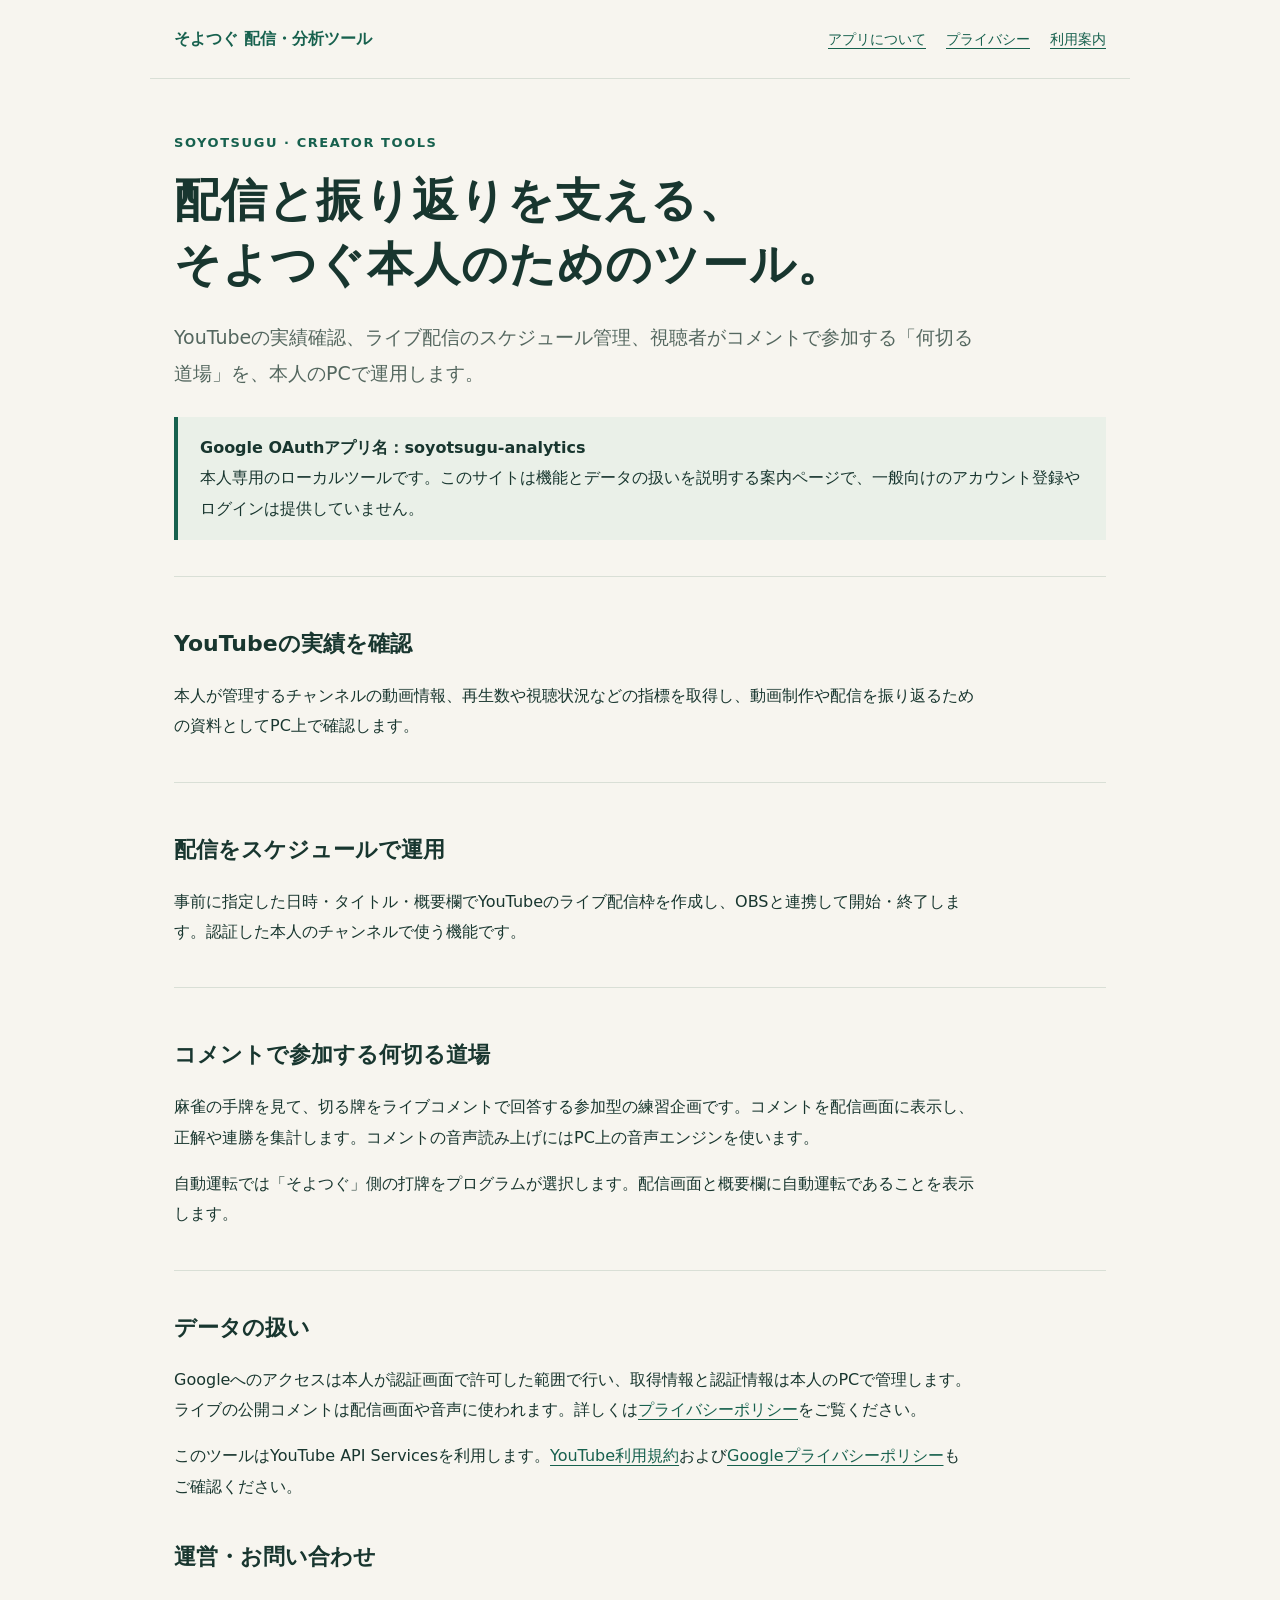
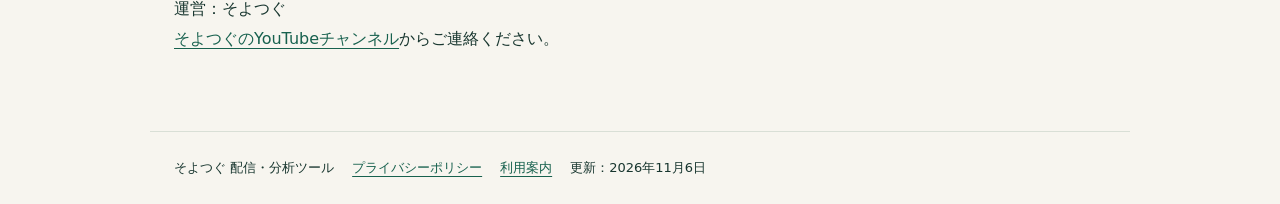
==== index.html @ 09e2b84d "Publish creator tool information and privacy pages" ====
<!doctype html><html lang="ja"><head><meta charset="utf-8"><link rel="icon" href="data:,"><meta name="viewport" content="width=device-width,initial-scale=1"><title>そよつぐ 配信・分析ツール｜soyotsugu-analytics</title><meta name="description" content="そよつぐ本人が使用するYouTube分析・配信管理ツールと何切る道場の案内。Google APIで扱うデータとプライバシーポリシーを掲載しています。"><link rel="stylesheet" href="style.css"></head><body>
<header><a href="./">そよつぐ 配信・分析ツール</a><nav aria-label="メイン"><a href="./" aria-current="page">アプリについて</a><a href="privacy.html">プライバシー</a><a href="terms.html">利用案内</a></nav></header>
<main><div class="eyebrow">SOYOTSUGU · CREATOR TOOLS</div><h1>配信と振り返りを支える、<br>そよつぐ本人のためのツール。</h1><p class="lead">YouTubeの実績確認、ライブ配信のスケジュール管理、視聴者がコメントで参加する「何切る道場」を、本人のPCで運用します。</p><div class="note"><strong>Google OAuthアプリ名：soyotsugu-analytics</strong><br>本人専用のローカルツールです。このサイトは機能とデータの扱いを説明する案内ページで、一般向けのアカウント登録やログインは提供していません。</div>
<div class="list"><section><h2>YouTubeの実績を確認</h2><p>本人が管理するチャンネルの動画情報、再生数や視聴状況などの指標を取得し、動画制作や配信を振り返るための資料としてPC上で確認します。</p></section><section><h2>配信をスケジュールで運用</h2><p>事前に指定した日時・タイトル・概要欄でYouTubeのライブ配信枠を作成し、OBSと連携して開始・終了します。認証した本人のチャンネルで使う機能です。</p></section><section><h2>コメントで参加する何切る道場</h2><p>麻雀の手牌を見て、切る牌をライブコメントで回答する参加型の練習企画です。コメントを配信画面に表示し、正解や連勝を集計します。コメントの音声読み上げにはPC上の音声エンジンを使います。</p><p>自動運転では「そよつぐ」側の打牌をプログラムが選択します。配信画面と概要欄に自動運転であることを表示します。</p></section></div>
<h2>データの扱い</h2><p>Googleへのアクセスは本人が認証画面で許可した範囲で行い、取得情報と認証情報は本人のPCで管理します。ライブの公開コメントは配信画面や音声に使われます。詳しくは<a href="privacy.html">プライバシーポリシー</a>をご覧ください。</p><p>このツールはYouTube API Servicesを利用します。<a href="https://www.youtube.com/t/terms">YouTube利用規約</a>および<a href="https://policies.google.com/privacy">Googleプライバシーポリシー</a>もご確認ください。</p>
<h2>運営・お問い合わせ</h2><p>運営：そよつぐ<br><a href="https://www.youtube.com/@soyotsugu">そよつぐのYouTubeチャンネル</a>からご連絡ください。</p></main><footer><span>そよつぐ 配信・分析ツール</span><a href="privacy.html">プライバシーポリシー</a><a href="terms.html">利用案内</a><span>更新：2026年11月6日</span></footer></body></html>
---- style.css ----
:root{color-scheme:light;--ink:#18362f;--muted:#54675f;--paper:#f7f5ef;--line:#d9dfd6;--green:#17614e}*{box-sizing:border-box}body{margin:0;background:var(--paper);color:var(--ink);font:16px/1.9 system-ui,-apple-system,"Segoe UI",sans-serif}header,main,footer{max-width:980px;margin:auto;padding:24px}header{display:flex;align-items:center;justify-content:space-between;gap:22px;border-bottom:1px solid var(--line)}header>a{font-weight:800;text-decoration:none}nav{display:flex;gap:20px;flex-wrap:wrap;font-size:14px}a{color:var(--green);text-underline-offset:4px}main{padding-top:52px;padding-bottom:60px}h1{font-size:clamp(27px,5vw,46px);line-height:1.4;letter-spacing:.025em;margin:12px 0 22px}h2{font-size:22px;margin:34px 0 12px}h3{font-size:18px}p,li{max-width:800px}.eyebrow{font-weight:700;font-size:13px;letter-spacing:.12em;color:var(--green)}.lead{font-size:19px;color:var(--muted)}.note{border-left:4px solid var(--green);padding:16px 22px;background:#eaf0e8;margin:26px 0}.list{border-top:1px solid var(--line);margin:36px 0}.list>section{padding:12px 0 24px;border-bottom:1px solid var(--line)}small,.muted{color:var(--muted)}footer{border-top:1px solid var(--line);font-size:13px;display:flex;gap:18px;flex-wrap:wrap}ul{padding-left:24px}code{background:#e9ece6;padding:2px 5px;overflow-wrap:anywhere}table{width:100%;border-collapse:collapse}td,th{text-align:left;vertical-align:top;border-bottom:1px solid var(--line);padding:12px}th{width:28%}@media(max-width:600px){header{display:block}nav{margin-top:12px;gap:12px}main{padding-top:30px}.lead{font-size:17px}table,tbody,tr,td,th{display:block}th{width:auto;border:0;padding-bottom:0}td{padding-top:4px}}
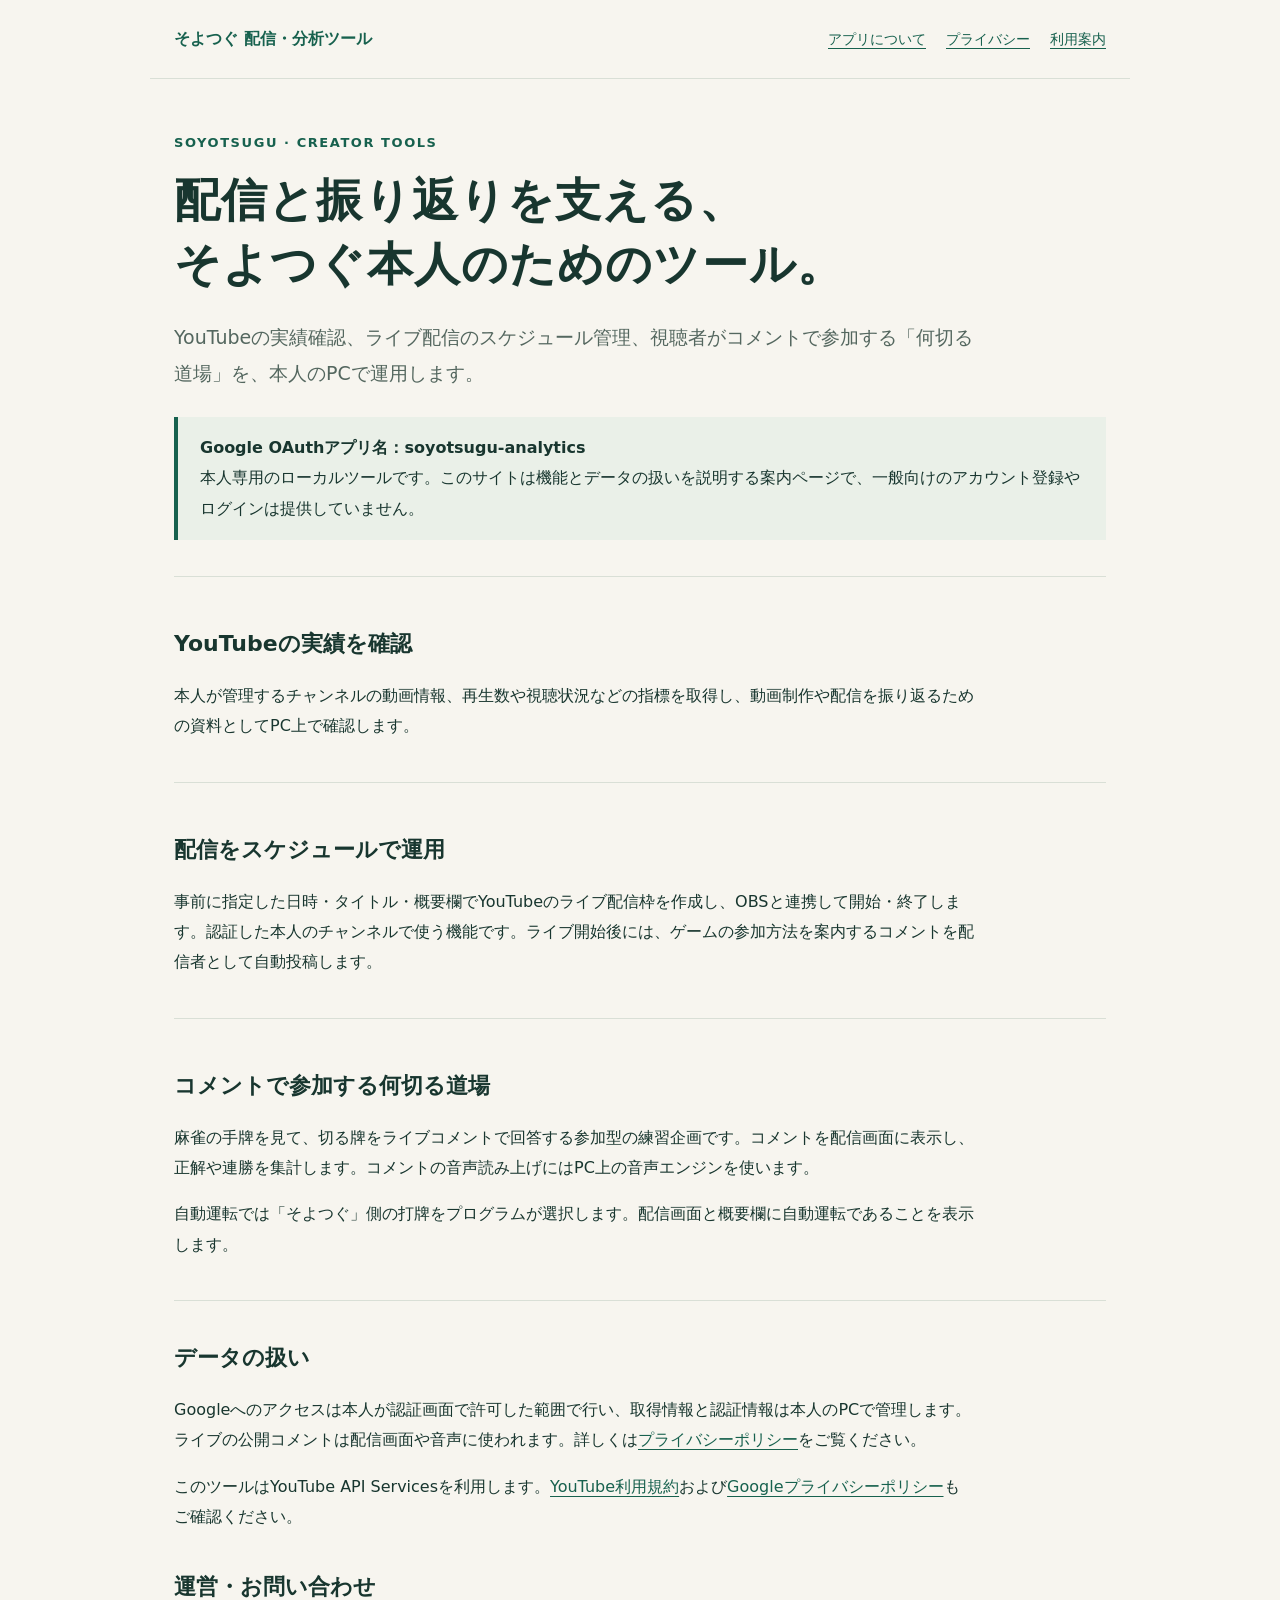
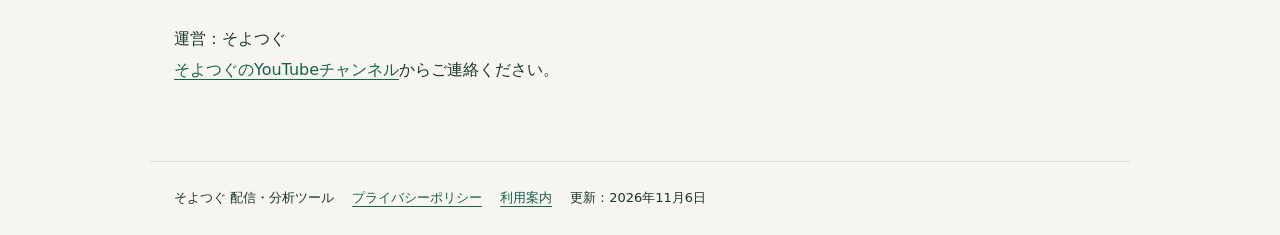
==== commit ae939e48: "Describe automatic live participation guide" ====
--- a/index.html
+++ b/index.html
@@ -1,6 +1,6 @@
 <!doctype html><html lang="ja"><head><meta charset="utf-8"><link rel="icon" href="data:,"><meta name="viewport" content="width=device-width,initial-scale=1"><title>そよつぐ 配信・分析ツール｜soyotsugu-analytics</title><meta name="description" content="そよつぐ本人が使用するYouTube分析・配信管理ツールと何切る道場の案内。Google APIで扱うデータとプライバシーポリシーを掲載しています。"><link rel="stylesheet" href="style.css"></head><body>
 <header><a href="./">そよつぐ 配信・分析ツール</a><nav aria-label="メイン"><a href="./" aria-current="page">アプリについて</a><a href="privacy.html">プライバシー</a><a href="terms.html">利用案内</a></nav></header>
 <main><div class="eyebrow">SOYOTSUGU · CREATOR TOOLS</div><h1>配信と振り返りを支える、<br>そよつぐ本人のためのツール。</h1><p class="lead">YouTubeの実績確認、ライブ配信のスケジュール管理、視聴者がコメントで参加する「何切る道場」を、本人のPCで運用します。</p><div class="note"><strong>Google OAuthアプリ名：soyotsugu-analytics</strong><br>本人専用のローカルツールです。このサイトは機能とデータの扱いを説明する案内ページで、一般向けのアカウント登録やログインは提供していません。</div>
-<div class="list"><section><h2>YouTubeの実績を確認</h2><p>本人が管理するチャンネルの動画情報、再生数や視聴状況などの指標を取得し、動画制作や配信を振り返るための資料としてPC上で確認します。</p></section><section><h2>配信をスケジュールで運用</h2><p>事前に指定した日時・タイトル・概要欄でYouTubeのライブ配信枠を作成し、OBSと連携して開始・終了します。認証した本人のチャンネルで使う機能です。</p></section><section><h2>コメントで参加する何切る道場</h2><p>麻雀の手牌を見て、切る牌をライブコメントで回答する参加型の練習企画です。コメントを配信画面に表示し、正解や連勝を集計します。コメントの音声読み上げにはPC上の音声エンジンを使います。</p><p>自動運転では「そよつぐ」側の打牌をプログラムが選択します。配信画面と概要欄に自動運転であることを表示します。</p></section></div>
+<div class="list"><section><h2>YouTubeの実績を確認</h2><p>本人が管理するチャンネルの動画情報、再生数や視聴状況などの指標を取得し、動画制作や配信を振り返るための資料としてPC上で確認します。</p></section><section><h2>配信をスケジュールで運用</h2><p>事前に指定した日時・タイトル・概要欄でYouTubeのライブ配信枠を作成し、OBSと連携して開始・終了します。認証した本人のチャンネルで使う機能です。ライブ開始後には、ゲームの参加方法を案内するコメントを配信者として自動投稿します。</p></section><section><h2>コメントで参加する何切る道場</h2><p>麻雀の手牌を見て、切る牌をライブコメントで回答する参加型の練習企画です。コメントを配信画面に表示し、正解や連勝を集計します。コメントの音声読み上げにはPC上の音声エンジンを使います。</p><p>自動運転では「そよつぐ」側の打牌をプログラムが選択します。配信画面と概要欄に自動運転であることを表示します。</p></section></div>
 <h2>データの扱い</h2><p>Googleへのアクセスは本人が認証画面で許可した範囲で行い、取得情報と認証情報は本人のPCで管理します。ライブの公開コメントは配信画面や音声に使われます。詳しくは<a href="privacy.html">プライバシーポリシー</a>をご覧ください。</p><p>このツールはYouTube API Servicesを利用します。<a href="https://www.youtube.com/t/terms">YouTube利用規約</a>および<a href="https://policies.google.com/privacy">Googleプライバシーポリシー</a>もご確認ください。</p>
 <h2>運営・お問い合わせ</h2><p>運営：そよつぐ<br><a href="https://www.youtube.com/@soyotsugu">そよつぐのYouTubeチャンネル</a>からご連絡ください。</p></main><footer><span>そよつぐ 配信・分析ツール</span><a href="privacy.html">プライバシーポリシー</a><a href="terms.html">利用案内</a><span>更新：2026年11月6日</span></footer></body></html>
